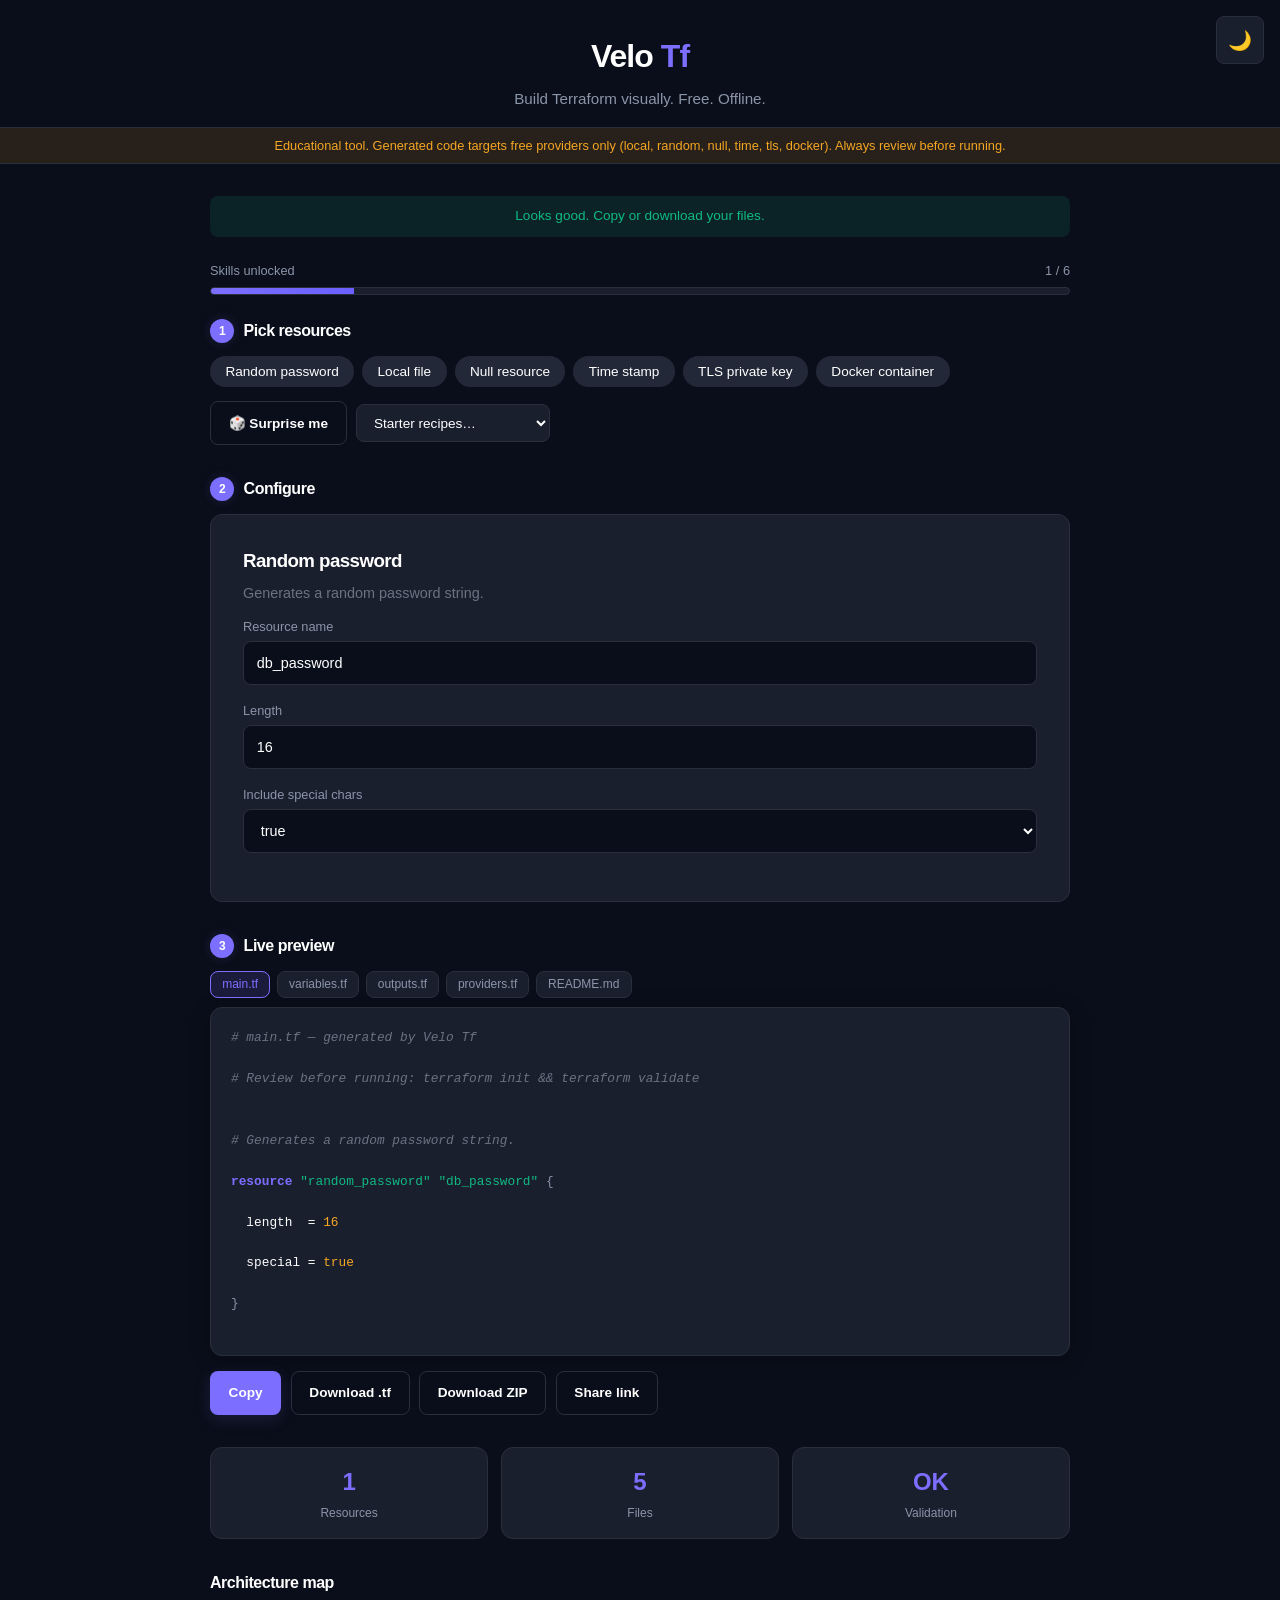
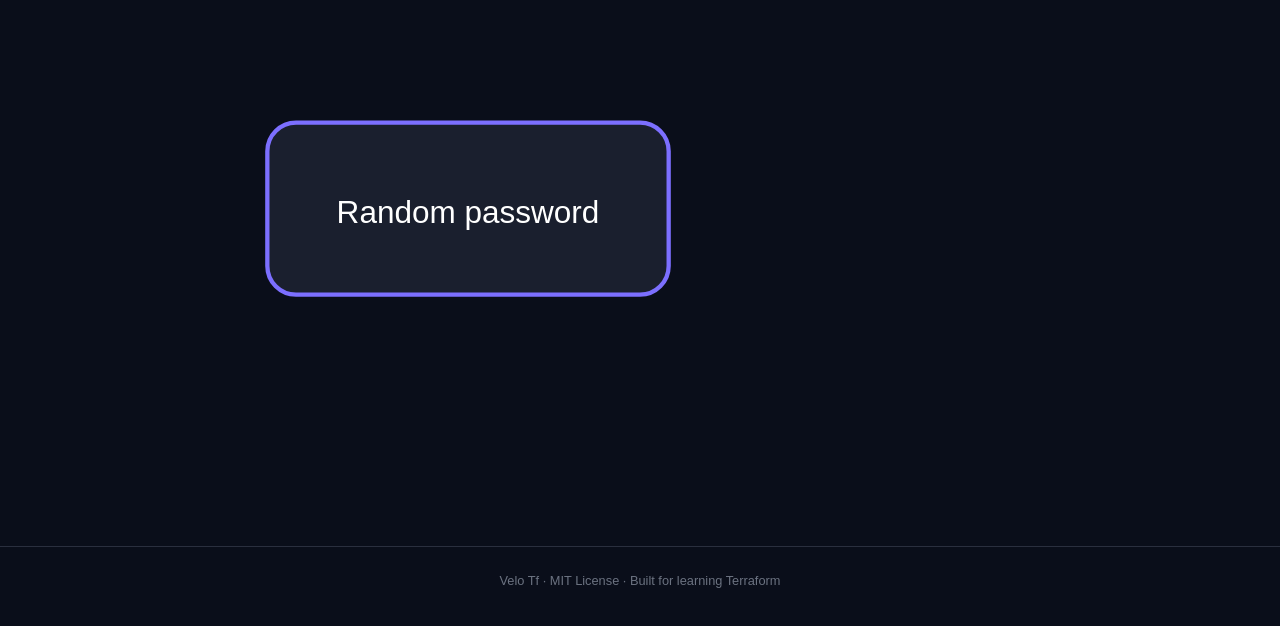
==== velo-tf/index.html @ 76fb824c "Initial commit for Velo Tf" ====
<!DOCTYPE html>
<html lang="en" data-theme="dark">
<head>
  <meta charset="UTF-8" />
  <meta name="viewport" content="width=device-width, initial-scale=1.0" />
  <meta name="description" content="Velo Tf — build Terraform files visually. Free, offline, no backend." />
  <title>Velo Tf — Build Terraform visually</title>
  <link rel="manifest" href="manifest.json" />
  <meta name="theme-color" content="#0A0E1A" />
  <link rel="stylesheet" href="css/style.css" />
</head>
<body>

  <button id="themeToggle" class="theme-toggle" aria-label="Toggle theme" title="Toggle theme">🌙</button>

  <header class="site-header">
    <h1>Velo <span class="accent">Tf</span></h1>
    <p class="tagline">Build Terraform visually. Free. Offline.</p>
  </header>

  <div class="disclaimer">
    Educational tool. Generated code targets free providers only (local, random, null, time, tls, docker). Always review before running.
  </div>

  <main class="container">

    <div id="statusBar" class="status-bar info" role="status" aria-live="polite">Ready. Pick a resource to begin.</div>

    <section class="skills">
      <div class="skills-head">
        <span>Skills unlocked</span>
        <span id="skillsCount">0 / 6</span>
      </div>
      <div class="progress"><div id="skillsBar" class="progress-fill"></div></div>
    </section>

    <section class="block">
      <h2 class="block-title"><span class="step-badge">1</span> Pick resources</h2>
      <div id="chips" class="chips"></div>
      <div class="row">
        <button id="surpriseBtn" class="action-btn secondary">🎲 Surprise me</button>
        <select id="recipeSelect" class="recipe-select" aria-label="Starter recipe">
          <option value="">Starter recipes…</option>
        </select>
      </div>
    </section>

    <section class="block">
      <h2 class="block-title"><span class="step-badge">2</span> Configure</h2>
      <div id="formArea" class="detail-card">
        <p class="muted">Select a resource above to configure it.</p>
      </div>
    </section>

    <section class="block">
      <h2 class="block-title"><span class="step-badge">3</span> Live preview</h2>
      <div class="file-tabs" id="fileTabs"></div>
      <pre id="preview" class="code-card" aria-live="polite"></pre>
      <div class="row">
        <button id="copyBtn" class="action-btn primary">Copy</button>
        <button id="downloadTfBtn" class="action-btn secondary">Download .tf</button>
        <button id="downloadZipBtn" class="action-btn secondary">Download ZIP</button>
        <button id="shareBtn" class="action-btn secondary">Share link</button>
      </div>
    </section>

    <section class="stats">
      <div class="stat-card"><span class="stat-num" id="statResources">0</span><span class="stat-label">Resources</span></div>
      <div class="stat-card"><span class="stat-num" id="statFiles">0</span><span class="stat-label">Files</span></div>
      <div class="stat-card"><span class="stat-num" id="statValid">—</span><span class="stat-label">Validation</span></div>
    </section>

    <section class="block">
      <h2 class="block-title">Architecture map</h2>
      <div id="archMap" class="arch-map"></div>
    </section>

  </main>

  <footer class="site-footer">
    <p>Velo Tf · MIT License · Built for learning Terraform</p>
  </footer>

  <button id="installBtn" class="install-btn" hidden>Install app</button>

  <div id="toast" class="toast" role="status" aria-live="polite"></div>

  <script src="js/resources.js"></script>
  <script src="js/recipes.js"></script>
  <script src="js/highlight.js"></script>
  <script src="js/generator.js"></script>
  <script src="js/zip.js"></script>
  <script src="js/app.js"></script>
</body>
</html>
---- velo-tf/css/style.css ----
/* === Design tokens (from ROLE spec) === */
:root {
  --bg: #0A0E1A;
  --card: #1A1F2E;
  --card-hover: #232838;
  --primary: #7C6FFF;
  --primary-hover: #6B5FFF;
  --primary-soft: rgba(124, 111, 255, 0.15);
  --text: #FFFFFF;
  --text-secondary: #8B95A8;
  --text-muted: #6B7280;
  --border: #2A2F3E;
  --warning: #F5A623;
  --success: #10B981;
  --radius: 12px;
  --radius-sm: 8px;
  --shadow: 0 4px 20px rgba(0, 0, 0, 0.25);
  --shadow-lg: 0 12px 40px rgba(0, 0, 0, 0.4);
  --transition: 0.2s ease;
}
[data-theme="light"] {
  --bg: #F8FAFC; --card: #FFFFFF; --card-hover: #F1F5F9;
  --primary: #6366F1; --primary-hover: #4F46E5; --primary-soft: #EEF2FF;
  --text: #0F172A; --text-secondary: #64748B; --text-muted: #94A3B8;
  --border: #E2E8F0;
  --shadow: 0 4px 20px rgba(0,0,0,0.06); --shadow-lg: 0 12px 40px rgba(0,0,0,0.1);
}

* { box-sizing: border-box; }
html, body { margin: 0; padding: 0; }
body {
  font-family: Inter, -apple-system, BlinkMacSystemFont, "Segoe UI", Roboto, sans-serif;
  background: var(--bg); color: var(--text); line-height: 1.5;
  transition: background var(--transition), color var(--transition);
  min-height: 100vh;
}
h1, h2, h3 { margin: 0 0 0.5rem; font-weight: 800; letter-spacing: -0.03em; }
p { margin: 0 0 0.75rem; }
.muted { color: var(--text-muted); font-size: 0.9rem; }

.site-header { text-align: center; padding: 2rem 1rem 1rem; border-bottom: 1px solid var(--border); }
.site-header h1 { font-size: 2rem; }
.accent { color: var(--primary); }
.tagline { color: var(--text-secondary); font-size: 0.95rem; margin: 0; }

.disclaimer {
  background: rgba(245, 166, 35, 0.12); color: var(--warning);
  text-align: center; font-size: 0.8rem; padding: 0.5rem 1rem;
  border-bottom: 1px solid var(--border);
}

.container { max-width: 900px; margin: 0 auto; padding: 2rem 1.25rem 3rem; }

.status-bar {
  padding: 0.65rem 1rem; border-radius: var(--radius-sm);
  font-size: 0.85rem; margin-bottom: 1.5rem; text-align: center;
}
.status-bar.info    { background: var(--primary-soft); color: var(--primary); }
.status-bar.offline { background: rgba(245,166,35,0.12); color: var(--warning); }
.status-bar.success { background: rgba(16,185,129,0.12); color: var(--success); }

.skills { margin-bottom: 1.5rem; }
.skills-head { display: flex; justify-content: space-between; font-size: 0.8rem; color: var(--text-secondary); margin-bottom: 0.4rem; }
.progress { height: 8px; background: var(--card); border-radius: 999px; overflow: hidden; border: 1px solid var(--border); }
.progress-fill { height: 100%; width: 0%; background: linear-gradient(90deg, var(--primary), var(--primary-hover)); transition: width 0.4s ease; }

.block { margin-bottom: 2rem; }
.block-title { display: flex; align-items: center; gap: 0.6rem; font-size: 1rem; margin-bottom: 0.8rem; color: var(--text); }
.step-badge {
  display: inline-flex; align-items: center; justify-content: center;
  width: 24px; height: 24px; border-radius: 50%;
  background: var(--primary); color: #fff; font-size: 0.75rem; font-weight: 700;
  box-shadow: 0 0 12px var(--primary-soft);
}

.chips { display: flex; flex-wrap: wrap; gap: 0.5rem; }
.chip {
  background: var(--card-hover); color: var(--text);
  border: 1px solid transparent; border-radius: 999px;
  padding: 0.45rem 0.9rem; font-size: 0.85rem; cursor: pointer;
  transition: all var(--transition);
}
.chip:hover { background: var(--primary-soft); border-color: var(--primary); }
.chip.active { background: var(--primary); color: #fff; border-color: var(--primary); }

.row { display: flex; flex-wrap: wrap; gap: 0.6rem; margin-top: 0.9rem; align-items: center; }
.recipe-select {
  background: var(--card); color: var(--text);
  border: 1px solid var(--border); border-radius: var(--radius-sm);
  padding: 0.6rem 0.8rem; font-size: 0.85rem; font-family: inherit; cursor: pointer;
}
.recipe-select:focus { outline: none; box-shadow: 0 0 0 3px var(--primary-soft); }

.detail-card {
  background: var(--card); border: 1px solid var(--border);
  border-radius: var(--radius); padding: 2rem;
  animation: fadeIn 0.25s ease;
}
@keyframes fadeIn { from { opacity: 0; transform: translateY(4px); } to { opacity: 1; transform: translateY(0); } }
.form-group { margin-bottom: 1rem; }
.form-group label { display: block; font-size: 0.8rem; color: var(--text-secondary); margin-bottom: 0.3rem; }
.form-group input, .form-group select {
  width: 100%; padding: 0.65rem 0.8rem;
  background: var(--bg); color: var(--text);
  border: 1px solid var(--border); border-radius: var(--radius-sm);
  font-family: inherit; font-size: 0.9rem; min-height: 44px;
  transition: border var(--transition), box-shadow var(--transition);
}
.form-group input:focus, .form-group select:focus {
  outline: none; border-color: var(--primary); box-shadow: 0 0 0 3px var(--primary-soft);
}

.file-tabs { display: flex; flex-wrap: wrap; gap: 0.4rem; margin-bottom: 0.6rem; }
.file-tab {
  background: var(--card); color: var(--text-secondary);
  border: 1px solid var(--border); border-radius: var(--radius-sm);
  padding: 0.35rem 0.7rem; font-size: 0.75rem; cursor: pointer; transition: all var(--transition);
}
.file-tab.active { background: var(--primary-soft); color: var(--primary); border-color: var(--primary); }

.code-card {
  background: var(--card); border: 1px solid var(--border);
  border-radius: var(--radius); padding: 1.25rem; overflow-x: auto;
  font-family: ui-monospace, "SF Mono", Menlo, Consolas, monospace;
  font-size: 0.8rem; line-height: 1.6; max-height: 420px;
  white-space: pre; margin: 0; box-shadow: var(--shadow);
}
.tok-key   { color: #7C6FFF; font-weight: 600; }
.tok-str   { color: #10B981; }
.tok-num   { color: #F5A623; }
.tok-bool  { color: #F5A623; }
.tok-com   { color: #6B7280; font-style: italic; }
.tok-brace { color: #8B95A8; }

.code-line { display: block; position: relative; }
.code-line:hover .explain { display: block; }
.explain {
  display: none; position: absolute; left: 0; top: 100%;
  background: var(--card-hover); color: var(--text);
  border: 1px solid var(--primary); border-radius: var(--radius-sm);
  padding: 0.4rem 0.6rem; font-size: 0.7rem; font-family: Inter, sans-serif;
  white-space: normal; width: max-content; max-width: 320px;
  z-index: 10; box-shadow: var(--shadow-lg);
}

.action-btn {
  font-family: inherit; font-size: 0.85rem; font-weight: 600;
  padding: 0.7rem 1.1rem; border-radius: var(--radius-sm);
  border: 1px solid transparent; cursor: pointer; transition: all var(--transition);
  min-height: 44px;
}
.action-btn.primary { background: var(--primary); color: #fff; box-shadow: 0 4px 16px var(--primary-soft); }
.action-btn.primary:hover { background: var(--primary-hover); transform: translateY(-1px); box-shadow: 0 6px 20px var(--primary-soft); }
.action-btn.secondary { background: transparent; color: var(--text); border-color: var(--border); }
.action-btn.secondary:hover { background: var(--card-hover); border-color: var(--primary); }

.stats { display: grid; grid-template-columns: repeat(3, 1fr); gap: 0.8rem; margin-bottom: 2rem; }
.stat-card {
  background: var(--card); border: 1px solid var(--border);
  border-radius: var(--radius); padding: 1rem;
  text-align: center; display: flex; flex-direction: column; gap: 0.25rem;
}
.stat-num { font-size: 1.5rem; font-weight: 800; color: var(--primary); }
.stat-label { font-size: 0.75rem; color: var(--text-secondary); }

.arch-map svg { width: 100%; height: auto; display: block; }
.arch-map .box { fill: var(--card); stroke: var(--primary); stroke-width: 1.5; }
.arch-map .box-text { fill: var(--text); font-size: 11px; text-anchor: middle; font-family: Inter, sans-serif; }
.arch-map .arrow { stroke: var(--text-muted); stroke-width: 1.5; fill: none; marker-end: url(#arrowhead); }

.site-footer { text-align: center; padding: 1.5rem 1rem; border-top: 1px solid var(--border); color: var(--text-muted); font-size: 0.8rem; }

.theme-toggle {
  position: fixed; top: 16px; right: 16px; width: 48px; height: 48px;
  border-radius: var(--radius-sm); background: var(--card); color: var(--text);
  border: 1px solid var(--border); font-size: 1.2rem; cursor: pointer; z-index: 100;
  transition: all var(--transition);
}
.theme-toggle:hover { background: var(--card-hover); border-color: var(--primary); }

.install-btn {
  position: fixed; bottom: 20px; right: 20px;
  background: var(--primary); color: #fff; border: none; border-radius: 999px;
  padding: 0.75rem 1.2rem; font-size: 0.85rem; font-weight: 600;
  cursor: pointer; z-index: 100; box-shadow: var(--shadow-lg); transition: all var(--transition);
}
.install-btn:hover { background: var(--primary-hover); transform: translateY(-2px); }

.toast {
  position: fixed; bottom: 20px; left: 50%;
  transform: translateX(-50%) translateY(80px);
  background: var(--card); color: var(--text);
  border: 1px solid var(--primary); border-radius: 999px;
  padding: 0.6rem 1.2rem; font-size: 0.85rem;
  opacity: 0; pointer-events: none; transition: all 0.3s ease;
  z-index: 200; box-shadow: var(--shadow-lg);
}
.toast.show { opacity: 1; transform: translateX(-50%) translateY(0); }

@media (max-width: 640px) {
  .container { padding: 1.25rem 1rem 2rem; }
  .site-header h1 { font-size: 1.6rem; }
  .detail-card { padding: 1.25rem; }
  .stats { grid-template-columns: 1fr; }
  .theme-toggle { width: 42px; height: 42px; top: 12px; right: 12px; }
  .action-btn { flex: 1 1 100%; }
}
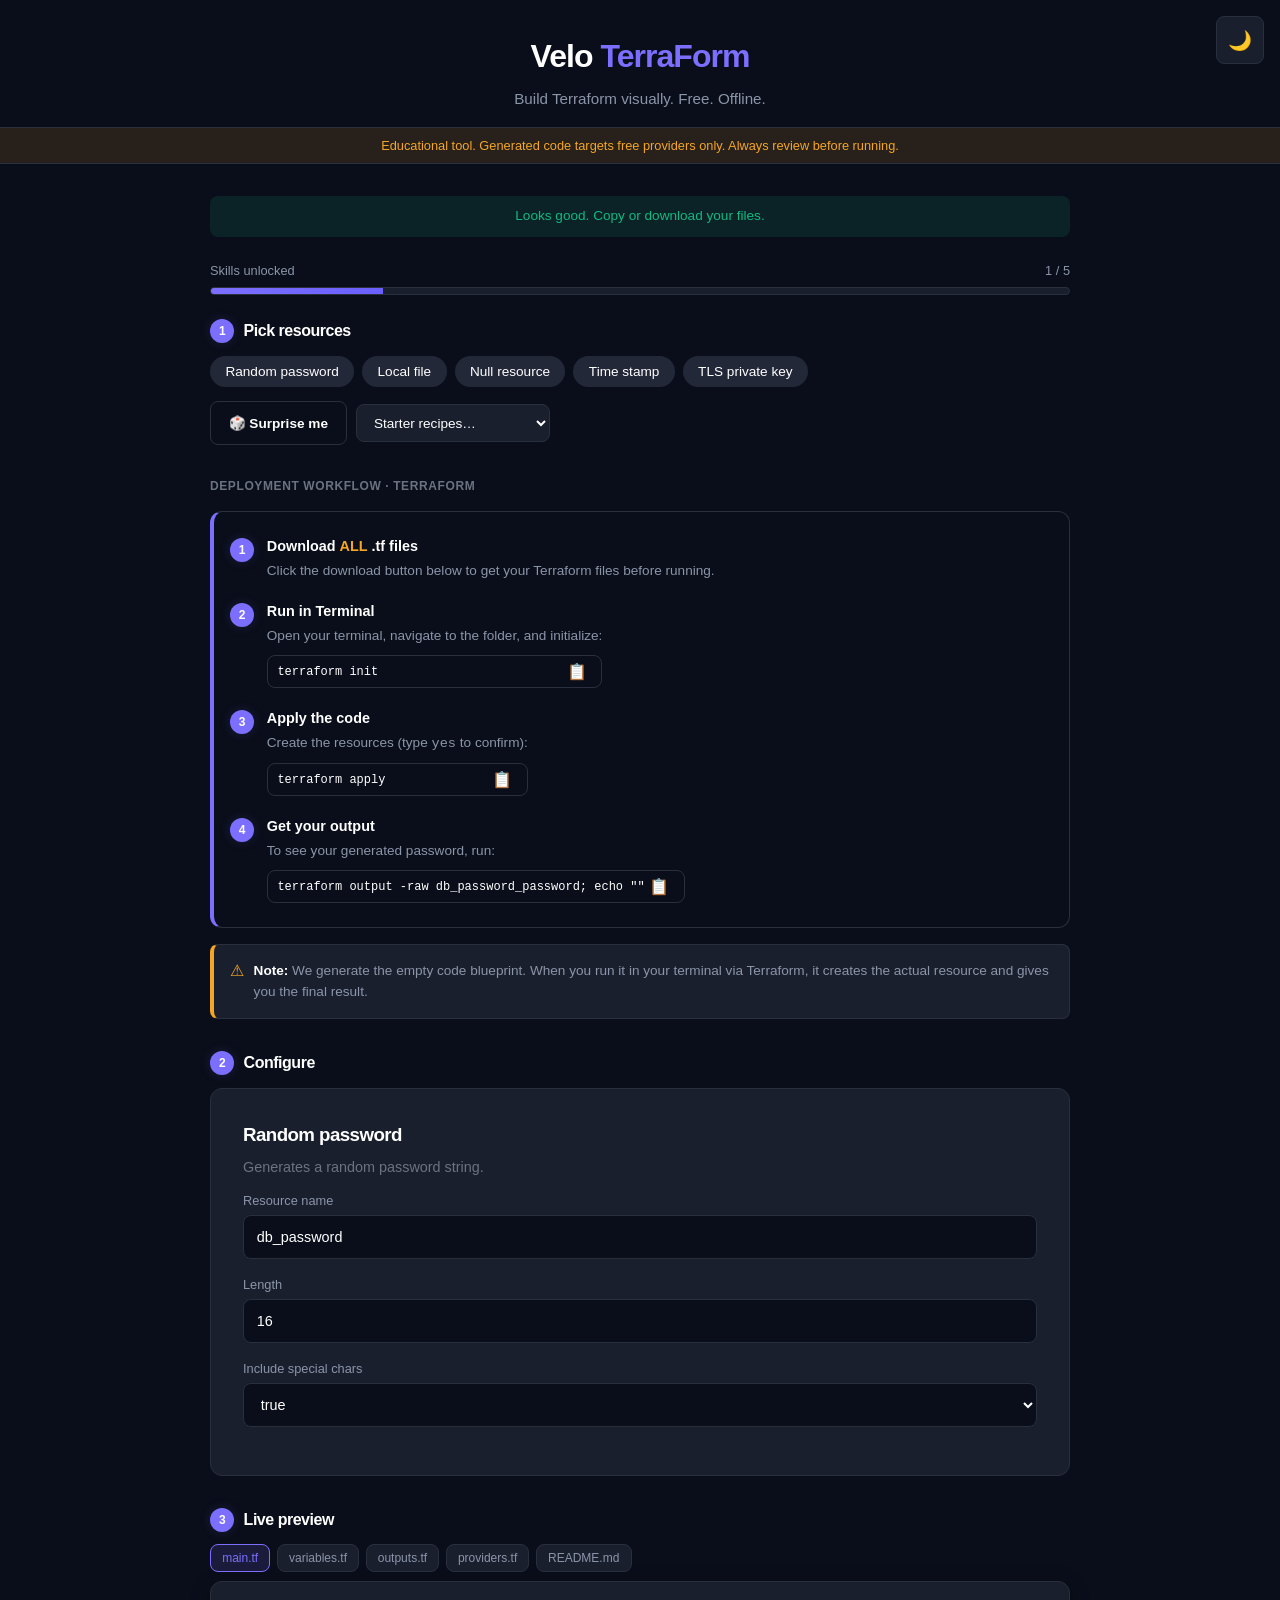
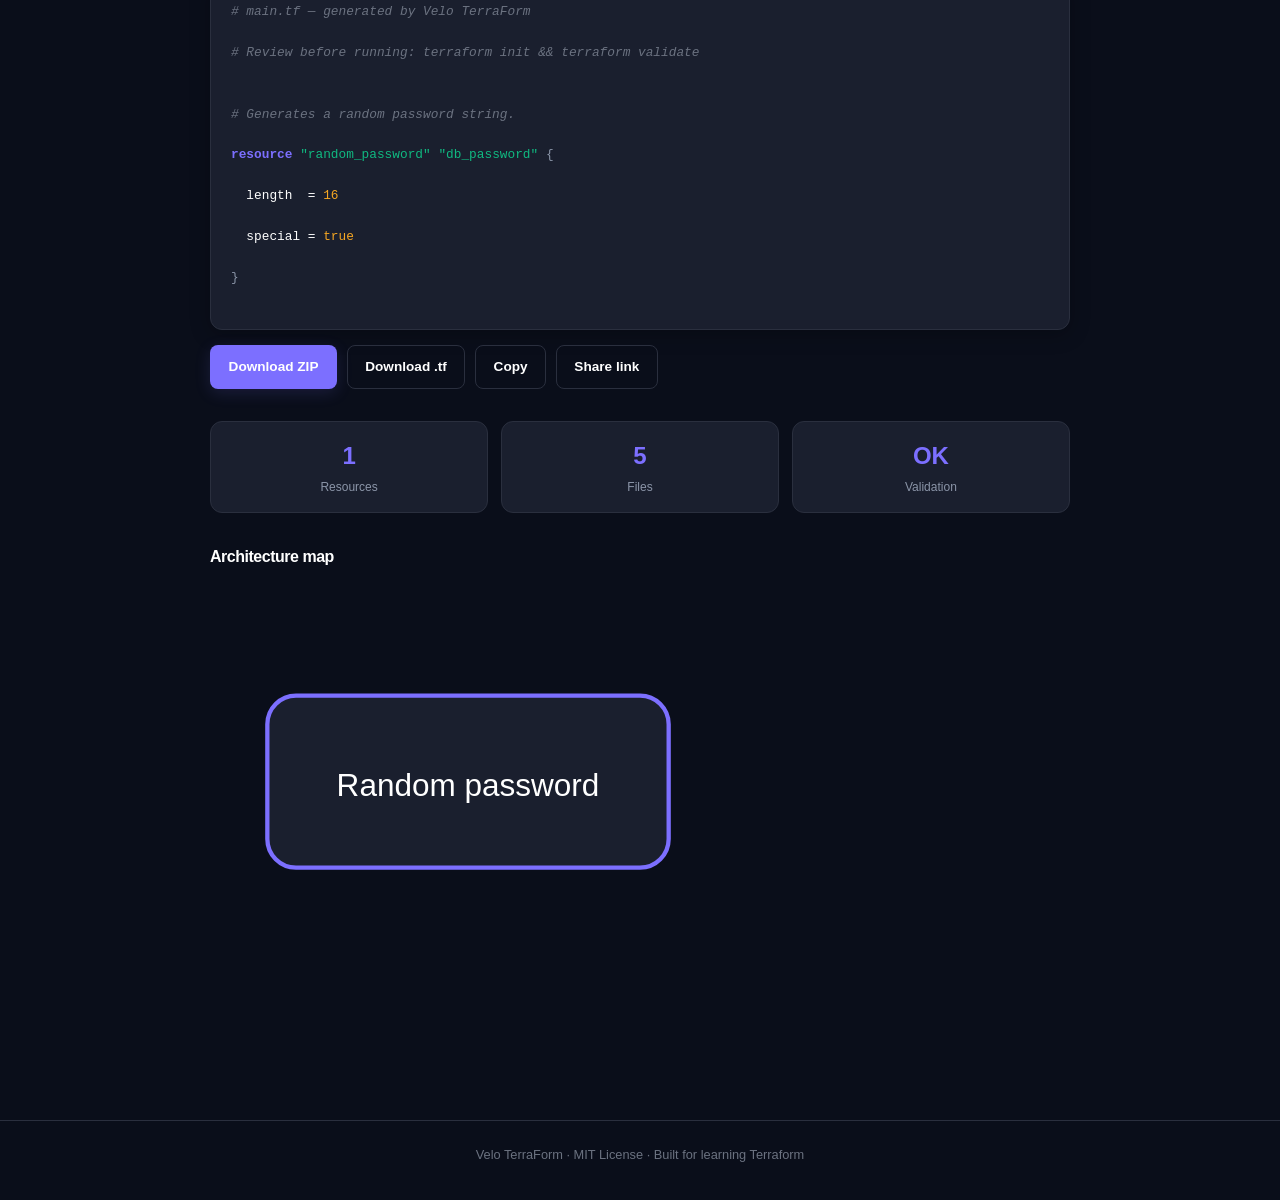
==== commit 8c313232: "Final release: Add README, UI fixes, and ignore test/tfstate files" ====
--- a/velo-tf/index.html
+++ b/velo-tf/index.html
@@ -1,10 +1,11 @@
+
 <!DOCTYPE html>
 <html lang="en" data-theme="dark">
 <head>
   <meta charset="UTF-8" />
   <meta name="viewport" content="width=device-width, initial-scale=1.0" />
-  <meta name="description" content="Velo Tf — build Terraform files visually. Free, offline, no backend." />
-  <title>Velo Tf — Build Terraform visually</title>
+  <meta name="description" content="Velo TerraForm — build Terraform files visually. Free, offline, no backend." />
+  <title>Velo TerraForm — Build Terraform visually</title>
   <link rel="manifest" href="manifest.json" />
   <meta name="theme-color" content="#0A0E1A" />
   <link rel="stylesheet" href="css/style.css" />
@@ -14,12 +15,12 @@
   <button id="themeToggle" class="theme-toggle" aria-label="Toggle theme" title="Toggle theme">🌙</button>
 
   <header class="site-header">
-    <h1>Velo <span class="accent">Tf</span></h1>
+    <h1>Velo <span class="accent">TerraForm</span></h1>
     <p class="tagline">Build Terraform visually. Free. Offline.</p>
   </header>
 
   <div class="disclaimer">
-    Educational tool. Generated code targets free providers only (local, random, null, time, tls, docker). Always review before running.
+    Educational tool. Generated code targets free providers only. Always review before running.
   </div>
 
   <main class="container">
@@ -29,7 +30,7 @@
     <section class="skills">
       <div class="skills-head">
         <span>Skills unlocked</span>
-        <span id="skillsCount">0 / 6</span>
+        <span id="skillsCount">0 / 5</span>
       </div>
       <div class="progress"><div id="skillsBar" class="progress-fill"></div></div>
     </section>
@@ -45,6 +46,62 @@
       </div>
     </section>
 
+    <!-- Deployment Workflow Section -->
+    <section class="block">
+      <h3 class="block-subtitle">DEPLOYMENT WORKFLOW · TERRAFORM</h3>
+      
+      <div class="instructions-card">
+        <div class="instruction-step">
+          <span class="step-badge">1</span>
+          <div>
+            <strong>Download <span class="highlight-all">ALL</span> .tf files</strong> 
+            <span class="step-text">Click the download button below to get your Terraform files before running.</span>
+          </div>
+        </div>
+        
+        <div class="instruction-step">
+          <span class="step-badge">2</span>
+          <div>
+            <strong>Run in Terminal</strong> 
+            <span class="step-text">Open your terminal, navigate to the folder, and initialize:</span>
+            <div class="code-snippet">
+              <code>terraform init</code>
+              <button class="copy-btn" data-copy="terraform init" aria-label="Copy command">📋</button>
+            </div>
+          </div>
+        </div>
+        
+        <div class="instruction-step">
+          <span class="step-badge">3</span>
+          <div>
+            <strong>Apply the code</strong> 
+            <span class="step-text">Create the resources (type <code>yes</code> to confirm):</span>
+            <div class="code-snippet">
+              <code>terraform apply</code>
+              <button class="copy-btn" data-copy="terraform apply" aria-label="Copy command">📋</button>
+            </div>
+          </div>
+        </div>
+        
+        <div class="instruction-step">
+          <span class="step-badge">4</span>
+          <div>
+            <strong>Get your output</strong> 
+            <span class="step-text">To see your generated password, run:</span>
+            <div class="code-snippet">
+              <code id="dynamicOutputCommand">terraform output -raw db_password_password; echo ""</code>
+              <button id="copyDynamicOutput" class="copy-btn" data-copy='terraform output -raw db_password_password; echo ""' aria-label="Copy command">📋</button>
+            </div>
+          </div>
+        </div>
+      </div>
+      
+      <div class="alert-box">
+        <span class="alert-icon">⚠</span>
+        <span><strong>Note:</strong> We generate the empty code blueprint. When you run it in your terminal via Terraform, it creates the actual resource and gives you the final result.</span>
+      </div>
+    </section>
+
     <section class="block">
       <h2 class="block-title"><span class="step-badge">2</span> Configure</h2>
       <div id="formArea" class="detail-card">
@@ -56,10 +113,11 @@
       <h2 class="block-title"><span class="step-badge">3</span> Live preview</h2>
       <div class="file-tabs" id="fileTabs"></div>
       <pre id="preview" class="code-card" aria-live="polite"></pre>
+      
       <div class="row">
-        <button id="copyBtn" class="action-btn primary">Copy</button>
+        <button id="downloadZipBtn" class="action-btn primary">Download ZIP</button>
         <button id="downloadTfBtn" class="action-btn secondary">Download .tf</button>
-        <button id="downloadZipBtn" class="action-btn secondary">Download ZIP</button>
+        <button id="copyBtn" class="action-btn secondary">Copy</button>
         <button id="shareBtn" class="action-btn secondary">Share link</button>
       </div>
     </section>
@@ -78,7 +136,7 @@
   </main>
 
   <footer class="site-footer">
-    <p>Velo Tf · MIT License · Built for learning Terraform</p>
+    <p>Velo TerraForm · MIT License · Built for learning Terraform</p>
   </footer>
 
   <button id="installBtn" class="install-btn" hidden>Install app</button>
--- a/velo-tf/css/style.css
+++ b/velo-tf/css/style.css
@@ -1,4 +1,4 @@
-/* === Design tokens (from ROLE spec) === */
+/* === Design tokens === */
 :root {
   --bg: #0A0E1A;
   --card: #1A1F2E;
@@ -26,135 +26,222 @@
   --shadow: 0 4px 20px rgba(0,0,0,0.06); --shadow-lg: 0 12px 40px rgba(0,0,0,0.1);
 }
 
+/* === Base === */
 * { box-sizing: border-box; }
 html, body { margin: 0; padding: 0; }
 body {
   font-family: Inter, -apple-system, BlinkMacSystemFont, "Segoe UI", Roboto, sans-serif;
-  background: var(--bg); color: var(--text); line-height: 1.5;
+  background: var(--bg);
+  color: var(--text);
+  line-height: 1.5;
   transition: background var(--transition), color var(--transition);
   min-height: 100vh;
 }
+
 h1, h2, h3 { margin: 0 0 0.5rem; font-weight: 800; letter-spacing: -0.03em; }
 p { margin: 0 0 0.75rem; }
 .muted { color: var(--text-muted); font-size: 0.9rem; }
 
-.site-header { text-align: center; padding: 2rem 1rem 1rem; border-bottom: 1px solid var(--border); }
+/* === Header === */
+.site-header {
+  text-align: center;
+  padding: 2rem 1rem 1rem;
+  border-bottom: 1px solid var(--border);
+}
 .site-header h1 { font-size: 2rem; }
 .accent { color: var(--primary); }
 .tagline { color: var(--text-secondary); font-size: 0.95rem; margin: 0; }
 
+/* === Disclaimer === */
 .disclaimer {
-  background: rgba(245, 166, 35, 0.12); color: var(--warning);
-  text-align: center; font-size: 0.8rem; padding: 0.5rem 1rem;
+  background: rgba(245, 166, 35, 0.12);
+  color: var(--warning);
+  text-align: center;
+  font-size: 0.8rem;
+  padding: 0.5rem 1rem;
   border-bottom: 1px solid var(--border);
 }
 
-.container { max-width: 900px; margin: 0 auto; padding: 2rem 1.25rem 3rem; }
-
+/* === Container === */
+.container {
+  max-width: 900px;
+  margin: 0 auto;
+  padding: 2rem 1.25rem 3rem;
+}
+
+/* === Status bar === */
 .status-bar {
-  padding: 0.65rem 1rem; border-radius: var(--radius-sm);
-  font-size: 0.85rem; margin-bottom: 1.5rem; text-align: center;
+  padding: 0.65rem 1rem;
+  border-radius: var(--radius-sm);
+  font-size: 0.85rem;
+  margin-bottom: 1.5rem;
+  text-align: center;
 }
 .status-bar.info    { background: var(--primary-soft); color: var(--primary); }
 .status-bar.offline { background: rgba(245,166,35,0.12); color: var(--warning); }
 .status-bar.success { background: rgba(16,185,129,0.12); color: var(--success); }
 
+/* === Skills progress === */
 .skills { margin-bottom: 1.5rem; }
-.skills-head { display: flex; justify-content: space-between; font-size: 0.8rem; color: var(--text-secondary); margin-bottom: 0.4rem; }
-.progress { height: 8px; background: var(--card); border-radius: 999px; overflow: hidden; border: 1px solid var(--border); }
-.progress-fill { height: 100%; width: 0%; background: linear-gradient(90deg, var(--primary), var(--primary-hover)); transition: width 0.4s ease; }
-
+.skills-head {
+  display: flex; justify-content: space-between;
+  font-size: 0.8rem; color: var(--text-secondary); margin-bottom: 0.4rem;
+}
+.progress {
+  height: 8px; background: var(--card); border-radius: 999px; overflow: hidden;
+  border: 1px solid var(--border);
+}
+.progress-fill {
+  height: 100%; width: 0%;
+  background: linear-gradient(90deg, var(--primary), var(--primary-hover));
+  transition: width 0.4s ease;
+}
+
+/* === Blocks === */
 .block { margin-bottom: 2rem; }
-.block-title { display: flex; align-items: center; gap: 0.6rem; font-size: 1rem; margin-bottom: 0.8rem; color: var(--text); }
+.block-title {
+  display: flex; align-items: center; gap: 0.6rem;
+  font-size: 1rem; margin-bottom: 0.8rem; color: var(--text);
+}
 .step-badge {
   display: inline-flex; align-items: center; justify-content: center;
   width: 24px; height: 24px; border-radius: 50%;
-  background: var(--primary); color: #fff; font-size: 0.75rem; font-weight: 700;
+  background: var(--primary); color: #fff;
+  font-size: 0.75rem; font-weight: 700;
   box-shadow: 0 0 12px var(--primary-soft);
 }
 
+/* === Chips === */
 .chips { display: flex; flex-wrap: wrap; gap: 0.5rem; }
 .chip {
   background: var(--card-hover); color: var(--text);
-  border: 1px solid transparent; border-radius: 999px;
-  padding: 0.45rem 0.9rem; font-size: 0.85rem; cursor: pointer;
+  border: 1px solid transparent;
+  border-radius: 999px; padding: 0.45rem 0.9rem;
+  font-size: 0.85rem; cursor: pointer;
   transition: all var(--transition);
 }
 .chip:hover { background: var(--primary-soft); border-color: var(--primary); }
 .chip.active { background: var(--primary); color: #fff; border-color: var(--primary); }
 
-.row { display: flex; flex-wrap: wrap; gap: 0.6rem; margin-top: 0.9rem; align-items: center; }
+/* === Row === */
+.row {
+  display: flex; flex-wrap: wrap; gap: 0.6rem; margin-top: 0.9rem; align-items: center;
+}
+
+/* === Recipe select === */
 .recipe-select {
   background: var(--card); color: var(--text);
   border: 1px solid var(--border); border-radius: var(--radius-sm);
-  padding: 0.6rem 0.8rem; font-size: 0.85rem; font-family: inherit; cursor: pointer;
+  padding: 0.6rem 0.8rem; font-size: 0.85rem; font-family: inherit;
+  cursor: pointer;
 }
 .recipe-select:focus { outline: none; box-shadow: 0 0 0 3px var(--primary-soft); }
 
+/* === Detail card / form === */
 .detail-card {
-  background: var(--card); border: 1px solid var(--border);
-  border-radius: var(--radius); padding: 2rem;
+  background: var(--card);
+  border: 1px solid var(--border);
+  border-radius: var(--radius);
+  padding: 2rem;
   animation: fadeIn 0.25s ease;
 }
-@keyframes fadeIn { from { opacity: 0; transform: translateY(4px); } to { opacity: 1; transform: translateY(0); } }
+@keyframes fadeIn {
+  from { opacity: 0; transform: translateY(4px); }
+  to   { opacity: 1; transform: translateY(0); }
+}
 .form-group { margin-bottom: 1rem; }
-.form-group label { display: block; font-size: 0.8rem; color: var(--text-secondary); margin-bottom: 0.3rem; }
+.form-group label {
+  display: block; font-size: 0.8rem; color: var(--text-secondary);
+  margin-bottom: 0.3rem;
+}
 .form-group input, .form-group select {
   width: 100%; padding: 0.65rem 0.8rem;
   background: var(--bg); color: var(--text);
   border: 1px solid var(--border); border-radius: var(--radius-sm);
-  font-family: inherit; font-size: 0.9rem; min-height: 44px;
+  font-family: inherit; font-size: 0.9rem;
+  min-height: 44px;
   transition: border var(--transition), box-shadow var(--transition);
 }
 .form-group input:focus, .form-group select:focus {
-  outline: none; border-color: var(--primary); box-shadow: 0 0 0 3px var(--primary-soft);
-}
-
-.file-tabs { display: flex; flex-wrap: wrap; gap: 0.4rem; margin-bottom: 0.6rem; }
+  outline: none; border-color: var(--primary);
+  box-shadow: 0 0 0 3px var(--primary-soft);
+}
+
+/* === File tabs === */
+.file-tabs {
+  display: flex; flex-wrap: wrap; gap: 0.4rem; margin-bottom: 0.6rem;
+}
 .file-tab {
   background: var(--card); color: var(--text-secondary);
   border: 1px solid var(--border); border-radius: var(--radius-sm);
-  padding: 0.35rem 0.7rem; font-size: 0.75rem; cursor: pointer; transition: all var(--transition);
+  padding: 0.35rem 0.7rem; font-size: 0.75rem;
+  cursor: pointer; transition: all var(--transition);
 }
 .file-tab.active { background: var(--primary-soft); color: var(--primary); border-color: var(--primary); }
 
+/* === Code preview === */
 .code-card {
-  background: var(--card); border: 1px solid var(--border);
-  border-radius: var(--radius); padding: 1.25rem; overflow-x: auto;
+  background: var(--card);
+  border: 1px solid var(--border);
+  border-radius: var(--radius);
+  padding: 1.25rem;
+  overflow-x: auto;
   font-family: ui-monospace, "SF Mono", Menlo, Consolas, monospace;
-  font-size: 0.8rem; line-height: 1.6; max-height: 420px;
-  white-space: pre; margin: 0; box-shadow: var(--shadow);
+  font-size: 0.8rem;
+  line-height: 1.6;
+  max-height: 420px;
+  white-space: pre;
+  margin: 0;
+  box-shadow: var(--shadow);
 }
 .tok-key   { color: #7C6FFF; font-weight: 600; }
 .tok-str   { color: #10B981; }
 .tok-num   { color: #F5A623; }
 .tok-bool  { color: #F5A623; }
 .tok-com   { color: #6B7280; font-style: italic; }
+.tok-block { color: #FFFFFF; }
 .tok-brace { color: #8B95A8; }
 
 .code-line { display: block; position: relative; }
 .code-line:hover .explain { display: block; }
 .explain {
-  display: none; position: absolute; left: 0; top: 100%;
+  display: none;
+  position: absolute; left: 0; top: 100%;
   background: var(--card-hover); color: var(--text);
   border: 1px solid var(--primary); border-radius: var(--radius-sm);
-  padding: 0.4rem 0.6rem; font-size: 0.7rem; font-family: Inter, sans-serif;
+  padding: 0.4rem 0.6rem; font-size: 0.7rem;
+  font-family: Inter, sans-serif;
   white-space: normal; width: max-content; max-width: 320px;
   z-index: 10; box-shadow: var(--shadow-lg);
 }
 
+/* === Buttons === */
 .action-btn {
   font-family: inherit; font-size: 0.85rem; font-weight: 600;
   padding: 0.7rem 1.1rem; border-radius: var(--radius-sm);
-  border: 1px solid transparent; cursor: pointer; transition: all var(--transition);
+  border: 1px solid transparent; cursor: pointer;
+  transition: all var(--transition);
   min-height: 44px;
 }
-.action-btn.primary { background: var(--primary); color: #fff; box-shadow: 0 4px 16px var(--primary-soft); }
-.action-btn.primary:hover { background: var(--primary-hover); transform: translateY(-1px); box-shadow: 0 6px 20px var(--primary-soft); }
-.action-btn.secondary { background: transparent; color: var(--text); border-color: var(--border); }
+.action-btn.primary {
+  background: var(--primary); color: #fff;
+  box-shadow: 0 4px 16px var(--primary-soft);
+}
+.action-btn.primary:hover {
+  background: var(--primary-hover); transform: translateY(-1px);
+  box-shadow: 0 6px 20px var(--primary-soft);
+}
+.action-btn.secondary {
+  background: transparent; color: var(--text);
+  border-color: var(--border);
+}
 .action-btn.secondary:hover { background: var(--card-hover); border-color: var(--primary); }
 
-.stats { display: grid; grid-template-columns: repeat(3, 1fr); gap: 0.8rem; margin-bottom: 2rem; }
+/* === Stats === */
+.stats {
+  display: grid; grid-template-columns: repeat(3, 1fr); gap: 0.8rem;
+  margin-bottom: 2rem;
+}
 .stat-card {
   background: var(--card); border: 1px solid var(--border);
   border-radius: var(--radius); padding: 1rem;
@@ -163,40 +250,177 @@
 .stat-num { font-size: 1.5rem; font-weight: 800; color: var(--primary); }
 .stat-label { font-size: 0.75rem; color: var(--text-secondary); }
 
+/* === Architecture map === */
 .arch-map svg { width: 100%; height: auto; display: block; }
 .arch-map .box { fill: var(--card); stroke: var(--primary); stroke-width: 1.5; }
 .arch-map .box-text { fill: var(--text); font-size: 11px; text-anchor: middle; font-family: Inter, sans-serif; }
 .arch-map .arrow { stroke: var(--text-muted); stroke-width: 1.5; fill: none; marker-end: url(#arrowhead); }
 
-.site-footer { text-align: center; padding: 1.5rem 1rem; border-top: 1px solid var(--border); color: var(--text-muted); font-size: 0.8rem; }
-
+/* === Footer === */
+.site-footer {
+  text-align: center; padding: 1.5rem 1rem;
+  border-top: 1px solid var(--border);
+  color: var(--text-muted); font-size: 0.8rem;
+}
+
+/* === Theme toggle === */
 .theme-toggle {
-  position: fixed; top: 16px; right: 16px; width: 48px; height: 48px;
-  border-radius: var(--radius-sm); background: var(--card); color: var(--text);
-  border: 1px solid var(--border); font-size: 1.2rem; cursor: pointer; z-index: 100;
+  position: fixed; top: 16px; right: 16px;
+  width: 48px; height: 48px; border-radius: var(--radius-sm);
+  background: var(--card); color: var(--text);
+  border: 1px solid var(--border);
+  font-size: 1.2rem; cursor: pointer; z-index: 100;
   transition: all var(--transition);
 }
 .theme-toggle:hover { background: var(--card-hover); border-color: var(--primary); }
 
+/* === Install button === */
 .install-btn {
   position: fixed; bottom: 20px; right: 20px;
-  background: var(--primary); color: #fff; border: none; border-radius: 999px;
+  background: var(--primary); color: #fff;
+  border: none; border-radius: 999px;
   padding: 0.75rem 1.2rem; font-size: 0.85rem; font-weight: 600;
-  cursor: pointer; z-index: 100; box-shadow: var(--shadow-lg); transition: all var(--transition);
+  cursor: pointer; z-index: 100;
+  box-shadow: var(--shadow-lg);
+  transition: all var(--transition);
 }
 .install-btn:hover { background: var(--primary-hover); transform: translateY(-2px); }
 
+/* === Toast === */
 .toast {
   position: fixed; bottom: 20px; left: 50%;
   transform: translateX(-50%) translateY(80px);
   background: var(--card); color: var(--text);
-  border: 1px solid var(--primary); border-radius: 999px;
+  border: 1px solid var(--primary);
+  border-radius: 999px;
   padding: 0.6rem 1.2rem; font-size: 0.85rem;
-  opacity: 0; pointer-events: none; transition: all 0.3s ease;
-  z-index: 200; box-shadow: var(--shadow-lg);
+  opacity: 0; pointer-events: none;
+  transition: all 0.3s ease; z-index: 200;
+  box-shadow: var(--shadow-lg);
 }
 .toast.show { opacity: 1; transform: translateX(-50%) translateY(0); }
 
+/* === Instructions Section === */
+.block-subtitle {
+  font-size: 0.75rem;
+  color: var(--text-muted);
+  letter-spacing: 0.05em;
+  margin-bottom: 1rem;
+  text-transform: uppercase;
+  font-weight: 700;
+}
+
+.instructions-card {
+  background: transparent;
+  border: 1px solid var(--border);
+  border-radius: var(--radius);
+  border-left: 4px solid var(--primary);
+  padding: 1.5rem 1.5rem 1.5rem 1rem;
+  display: flex;
+  flex-direction: column;
+  gap: 1.25rem;
+  margin-bottom: 1rem;
+}
+
+.instruction-step {
+  display: flex;
+  gap: 0.8rem;
+  align-items: flex-start;
+}
+
+.instruction-step .step-badge {
+  flex-shrink: 0;
+  margin-top: 2px;
+  width: 24px;
+  height: 24px;
+  font-size: 0.75rem;
+}
+
+.instruction-step strong {
+  font-size: 0.9rem;
+  font-weight: 600;
+  color: var(--text);
+  margin-right: 0.4rem;
+  display: block;
+  margin-bottom: 0.2rem;
+}
+
+.instruction-step .step-text {
+  font-size: 0.85rem;
+  color: var(--text-secondary);
+  display: block;
+}
+
+.highlight-all {
+  color: var(--warning);
+  font-weight: 800;
+  text-transform: uppercase;
+}
+
+.alert-box {
+  background: var(--card);
+  border: 1px solid var(--border);
+  border-left: 4px solid var(--warning);
+  border-radius: var(--radius-sm);
+  padding: 1rem;
+  font-size: 0.85rem;
+  color: var(--text-secondary);
+  line-height: 1.5;
+  display: flex;
+  gap: 0.6rem;
+  align-items: flex-start;
+  margin-bottom: 1.5rem;
+}
+
+.alert-icon {
+  color: var(--warning);
+  font-size: 1rem;
+  line-height: 1.2;
+}
+
+.alert-box strong {
+  color: var(--text);
+  font-weight: 600;
+}
+
+/* === Code Snippets with Copy Buttons === */
+.code-snippet {
+  display: flex;
+  align-items: center;
+  justify-content: space-between;
+  background: var(--bg);
+  border: 1px solid var(--border);
+  border-radius: var(--radius-sm);
+  padding: 0.4rem 0.6rem;
+  margin-top: 0.5rem;
+  width: 100%;
+}
+
+.code-snippet code {
+  background: transparent;
+  padding: 0;
+  color: var(--text);
+  font-family: ui-monospace, monospace;
+  font-size: 0.75rem;
+  flex-grow: 1;
+  word-break: break-all;
+}
+
+.copy-btn {
+  background: transparent;
+  border: none;
+  color: var(--text-muted);
+  cursor: pointer;
+  font-size: 1rem;
+  padding: 0 0.3rem;
+  transition: color var(--transition);
+}
+
+.copy-btn:hover {
+  color: var(--primary);
+}
+
+/* === Mobile === */
 @media (max-width: 640px) {
   .container { padding: 1.25rem 1rem 2rem; }
   .site-header h1 { font-size: 1.6rem; }
@@ -204,4 +428,5 @@
   .stats { grid-template-columns: 1fr; }
   .theme-toggle { width: 42px; height: 42px; top: 12px; right: 12px; }
   .action-btn { flex: 1 1 100%; }
+  .instruction-step { flex-direction: column; gap: 0.4rem; }
 }
